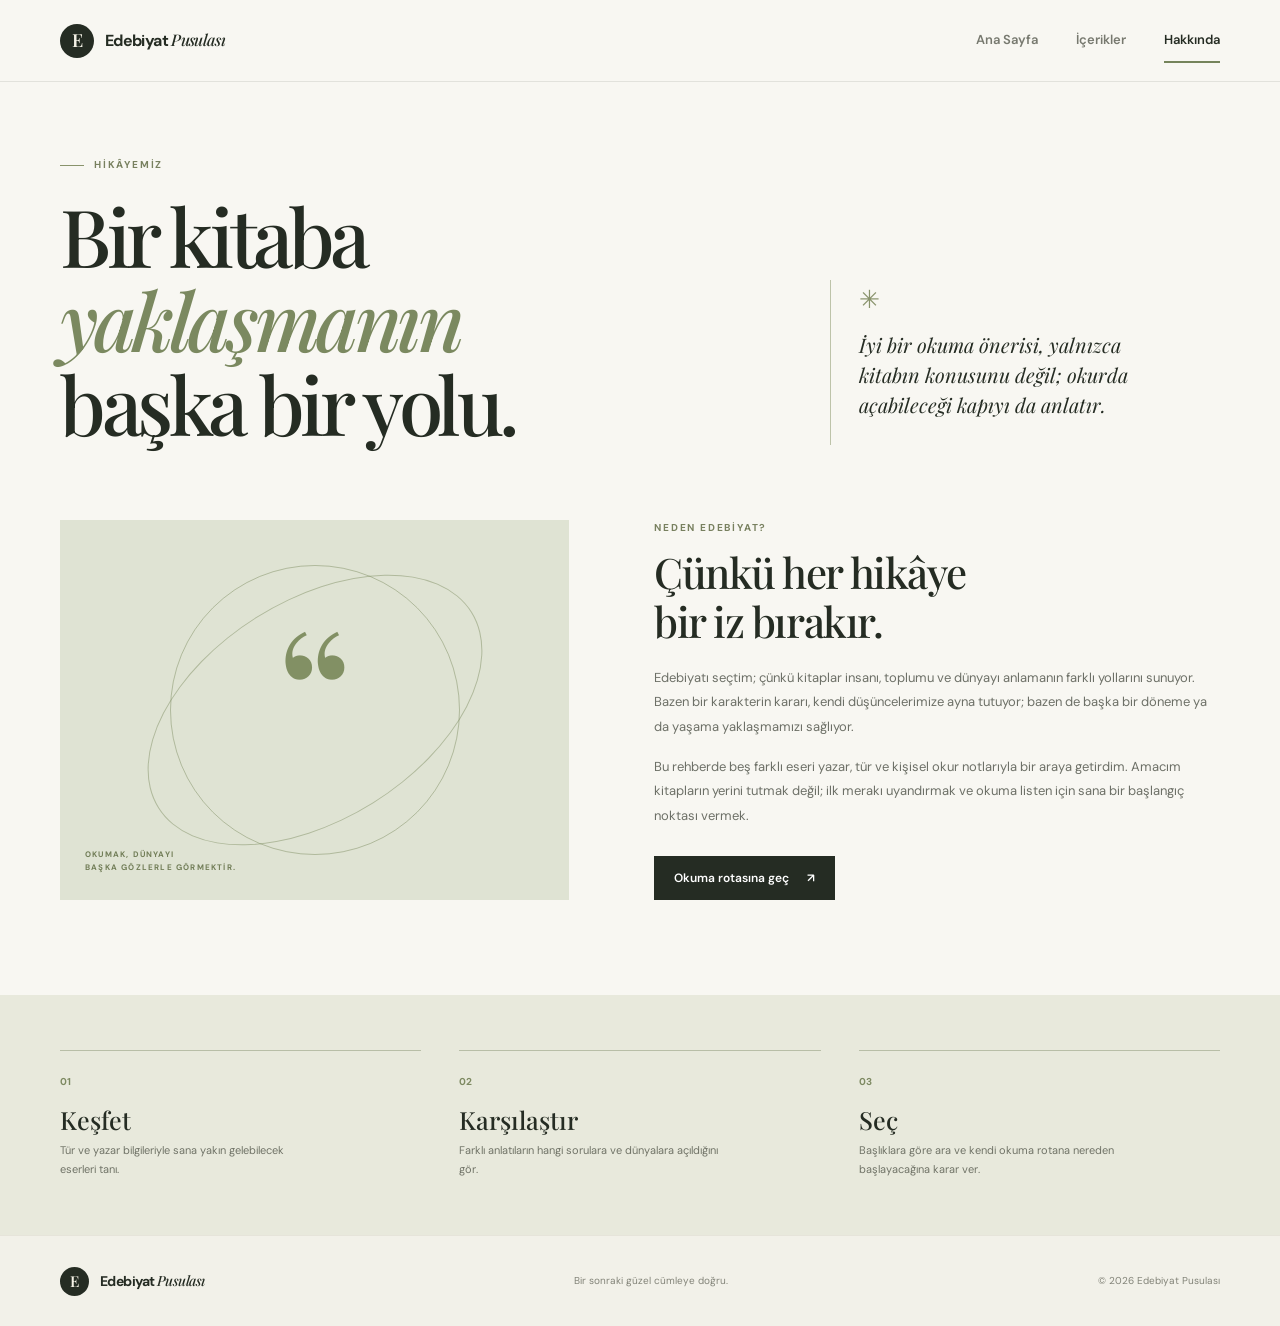
==== hakkinda.html @ 1e4f3792 "Build three-page Edebiyat Pusulası site with responsive shared design and title search" ====
<!doctype html>
<html lang="tr">
<head>
  <meta charset="utf-8">
  <meta name="viewport" content="width=device-width, initial-scale=1">
  <meta name="description" content="Edebiyat Pusulası'nın çıkış noktası ve okurlara sunduğu rehber hakkında.">
  <title>Hakkında — Edebiyat Pusulası</title>
  <link rel="preconnect" href="https://fonts.googleapis.com">
  <link rel="preconnect" href="https://fonts.gstatic.com" crossorigin>
  <link href="https://fonts.googleapis.com/css2?family=DM+Sans:wght@400;500;600;700&family=Playfair+Display:wght@500;600;700&display=swap" rel="stylesheet">
  <link rel="stylesheet" href="style.css">
</head>
<body>
  <a class="skip-link" href="#ana-icerik">Ana içeriğe geç</a>
  <header class="site-header"><div class="nav-wrap">
    <a class="brand" href="index.html" aria-label="Edebiyat Pusulası ana sayfa"><span class="brand-mark" aria-hidden="true">E</span><span>Edebiyat <em>Pusulası</em></span></a>
    <nav class="site-nav" aria-label="Ana gezinme"><a class="nav-link" href="index.html">Ana Sayfa</a><a class="nav-link" href="icerikler.html">İçerikler</a><a class="nav-link active" aria-current="page" href="hakkinda.html">Hakkında</a></nav>
  </div></header>
  <main id="ana-icerik">
    <section class="about-hero page-width"><div><p class="eyebrow"><span class="eyebrow-line"></span> HİKÂYEMİZ</p><h1>Bir kitaba<br><span>yaklaşmanın</span><br>başka bir yolu.</h1></div><div class="about-aside"><span class="aside-asterisk" aria-hidden="true">✳</span><p>İyi bir okuma önerisi, yalnızca kitabın konusunu değil; okurda açabileceği kapıyı da anlatır.</p></div></section>
    <section class="about-main page-width"><div class="about-image" role="img" aria-label="Kitap sayfalarını ve edebiyatın farklı dünyalarını simgeleyen soyut illüstrasyon"><div class="about-circle circle-one"></div><div class="about-circle circle-two"></div><div class="about-quote-mark">“</div><div class="about-image-caption">OKUMAK, DÜNYAYI<br>BAŞKA GÖZLERLE GÖRMEKTİR.</div></div><div class="about-copy"><p class="eyebrow">NEDEN EDEBİYAT?</p><h2>Çünkü her hikâye<br>bir iz bırakır.</h2><p>Edebiyatı seçtim; çünkü kitaplar insanı, toplumu ve dünyayı anlamanın farklı yollarını sunuyor. Bazen bir karakterin kararı, kendi düşüncelerimize ayna tutuyor; bazen de başka bir döneme ya da yaşama yaklaşmamızı sağlıyor.</p><p>Bu rehberde beş farklı eseri yazar, tür ve kişisel okur notlarıyla bir araya getirdim. Amacım kitapların yerini tutmak değil; ilk merakı uyandırmak ve okuma listen için sana bir başlangıç noktası vermek.</p><a class="button button-dark" href="icerikler.html">Okuma rotasına geç <span aria-hidden="true">↗</span></a></div></section>
    <section class="about-values"><div class="page-width values-grid"><div><span>01</span><h3>Keşfet</h3><p>Tür ve yazar bilgileriyle sana yakın gelebilecek eserleri tanı.</p></div><div><span>02</span><h3>Karşılaştır</h3><p>Farklı anlatıların hangi sorulara ve dünyalara açıldığını gör.</p></div><div><span>03</span><h3>Seç</h3><p>Başlıklara göre ara ve kendi okuma rotana nereden başlayacağına karar ver.</p></div></div></section>
  </main>
  <footer class="site-footer"><div class="page-width footer-inner"><a class="brand footer-brand" href="index.html"><span class="brand-mark" aria-hidden="true">E</span><span>Edebiyat <em>Pusulası</em></span></a><p>Bir sonraki güzel cümleye doğru.</p><span>© 2026 Edebiyat Pusulası</span></div></footer>
</body>
</html>
---- style.css ----
@import url('https://fonts.googleapis.com/css2?family=DM+Sans:wght@400;500;600;700&family=Playfair+Display:wght@500;600;700&display=swap');

:root{--ink:#252c23;--muted:#74786d;--paper:#f8f7f2;--white:#fffefa;--olive:#75845b;--line:#e6e4da;--serif:'Playfair Display',Georgia,serif;--sans:'DM Sans',Arial,sans-serif;--page:1160px}
*{box-sizing:border-box}
html{scroll-behavior:smooth}
body{margin:0;background:var(--paper);color:var(--ink);font-family:var(--sans);font-size:16px;line-height:1.6}
a{color:inherit}
.page-width,.nav-wrap{width:min(var(--page),calc(100% - 64px));margin-inline:auto}
.skip-link{position:absolute;top:-60px;left:16px;z-index:10;padding:10px 16px;background:var(--ink);color:white;border-radius:4px}.skip-link:focus{top:12px}
.site-header{height:82px;border-bottom:1px solid rgba(37,44,35,.1);background:var(--paper);display:flex;align-items:center}.nav-wrap{display:flex;align-items:center;justify-content:space-between;gap:24px}
.brand{display:inline-flex;align-items:center;gap:11px;text-decoration:none;font-weight:700;letter-spacing:-.04em;font-size:16px}.brand em{font-family:var(--serif);font-weight:500}.brand-mark{display:grid;place-items:center;width:34px;height:34px;border-radius:50%;background:var(--ink);color:#f5f2e7;font-family:var(--serif);font-size:18px;font-weight:600}
.site-nav{display:flex;align-items:center;gap:38px}.nav-link{text-decoration:none;color:#77796f;font-size:13px;font-weight:600;transition:color .2s}.nav-link:hover,.nav-link:focus-visible,.nav-link.active{color:var(--ink)}.nav-link.active{position:relative}.nav-link.active:after{content:'';position:absolute;bottom:-12px;left:0;right:0;height:2px;background:var(--olive)}
.hero{min-height:580px;display:grid;grid-template-columns:1fr .95fr;align-items:center;gap:70px;padding-block:68px 76px}.eyebrow{display:flex;align-items:center;gap:10px;margin:0 0 20px;color:#78805f;font-size:10px;letter-spacing:.18em;font-weight:700}.eyebrow-line{width:24px;height:1px;background:#89936c}.hero h1,.content-hero h1,.about-hero h1{font-family:var(--serif);font-weight:500;letter-spacing:-.055em;line-height:1.05}.hero h1{font-size:clamp(54px,7vw,88px);margin:0 0 25px}.hero h1 span,.about-hero h1 span{color:#7b8960;font-style:italic}.hero-intro{max-width:455px;color:#6b6f64;font-size:16px;line-height:1.85;margin:0}.hero-actions{display:flex;align-items:center;gap:28px;margin-top:32px}.button{border:0;display:inline-flex;align-items:center;justify-content:center;gap:18px;text-decoration:none;padding:14px 20px;font:600 12px var(--sans);cursor:pointer;transition:transform .2s,background .2s}.button:hover{transform:translateY(-2px)}.button-dark{background:var(--ink);color:white}.button-dark:hover{background:#46523d}.button:focus-visible,.clear-button:focus-visible,.text-link:focus-visible,.round-arrow:focus-visible,.nav-link:focus-visible,input:focus-visible{outline:3px solid #b1bd84;outline-offset:3px}.text-link{font-size:12px;font-weight:600;text-decoration:none}.text-link span{margin-left:7px}.hero-note{display:flex;align-items:center;gap:9px;margin-top:45px;color:#85877d;font-size:11px}.note-dot{height:6px;width:6px;border-radius:50%;background:#a0aa7b}
.hero-art{min-height:390px;position:relative;display:grid;place-items:center;overflow:hidden;background:#eaeadd}.sun-disc{position:absolute;width:260px;height:260px;border-radius:50%;background:#d6d9bb;top:48px;left:calc(50% - 130px)}.orbit{position:absolute;border:1px solid rgba(107,121,79,.28);border-radius:50%;transform:rotate(-25deg)}.orbit-one{width:370px;height:190px}.orbit-two{width:420px;height:260px;transform:rotate(38deg)}.book-illustration{position:relative;z-index:1;width:245px;height:160px;transform:rotate(-9deg);filter:drop-shadow(0 18px 17px rgba(47,54,38,.14))}.book-page{position:absolute;top:5px;width:50%;height:100%;background:#fffdf4;border:1px solid #d5d4c7}.page-left{left:0;border-radius:7px 2px 3px 9px;transform:skewY(5deg)}.page-right{right:0;border-radius:2px 8px 9px 3px;transform:skewY(-5deg);background:#f4f1e6}.book-spine{position:absolute;left:50%;top:5px;height:100%;width:2px;background:#c7c4b5}.book-lines{position:absolute;z-index:2;top:48px;width:77px;height:48px;background:repeating-linear-gradient(to bottom,transparent 0 8px,#c9c7b9 8px 9px);opacity:.7}.lines-left{left:22px;transform:rotate(5deg)}.lines-right{right:20px;transform:rotate(-5deg)}.art-label{position:absolute;z-index:2;font-size:9px;letter-spacing:.15em;font-weight:700;color:#66704e}.label-top{top:27px;right:24px}.label-bottom{bottom:24px;left:25px}.floating-star{position:absolute;color:#808c61}.star-one{right:57px;top:95px;font-size:23px}.star-two{left:45px;bottom:80px;font-size:17px}
.intro-band{background:#e8e9dc}.intro-band-inner{min-height:140px;display:grid;grid-template-columns:170px 1fr 46px;align-items:center;gap:25px}.intro-band .eyebrow{margin:0}.intro-band-inner>p:nth-child(2){font-family:var(--serif);font-size:20px;max-width:660px;line-height:1.45;margin:0}.round-arrow{display:grid;place-items:center;width:42px;height:42px;border:1px solid #aeb39b;border-radius:50%;text-decoration:none;font-size:18px}
.featured{padding-block:85px 100px}.section-heading{display:flex;align-items:end;justify-content:space-between;margin-bottom:32px}.section-heading .eyebrow{margin-bottom:10px}.section-heading h2,.library-toolbar h2,.about-copy h2{font-family:var(--serif);font-weight:500;letter-spacing:-.035em;margin:0}.section-heading h2{font-size:38px}.mini-grid{display:grid;grid-template-columns:repeat(3,1fr);gap:17px}.mini-card{min-height:180px;padding:20px 22px;display:flex;flex-direction:column;justify-content:space-between;text-decoration:none;transition:transform .2s}.mini-card:hover{transform:translateY(-4px)}.mini-card>span{font-size:9px;letter-spacing:.13em;font-weight:700}.mini-card strong{font:500 26px var(--serif);line-height:1.15}.mini-card small{font-size:11px}.mini-olive{background:#e1e4d4}.mini-rose{background:#f0e2d9}.mini-blue{background:#dce7e6}
.site-footer{border-top:1px solid var(--line);background:#f2f1e9}.footer-inner{min-height:90px;display:flex;align-items:center;justify-content:space-between;gap:16px}.footer-brand{font-size:14px}.footer-brand .brand-mark{width:29px;height:29px;font-size:15px}.footer-inner p,.footer-inner>span{font-size:10px;color:#828378;margin:0}
.content-hero{padding-block:82px 50px}.content-hero h1{font-size:clamp(42px,6vw,68px);margin:0 0 15px}.content-hero h1 span{color:#839066}.content-hero>p:last-child{max-width:600px;color:#73766c;font-size:14px;margin:0;line-height:1.8}.library{padding-bottom:90px}.library-toolbar{display:flex;align-items:end;justify-content:space-between;gap:30px;border-bottom:1px solid var(--line);padding-bottom:24px}.library-toolbar .eyebrow{margin-bottom:6px}.library-toolbar h2{font-size:30px}.search-box{width:min(380px,100%)}.search-box label{display:block;font-size:11px;font-weight:700;margin-bottom:7px}.search-controls{display:flex;align-items:center;min-height:47px;border:1px solid #d8d8cd;background:var(--white)}.search-icon{padding-left:13px;font-size:22px;color:#81866e}.search-controls input{min-width:0;flex:1;height:45px;border:0;background:transparent;padding:0 10px;color:var(--ink);font:13px var(--sans);outline:none}.search-controls input:focus-visible{outline:0}.search-controls:focus-within{outline:3px solid #b1bd84;outline-offset:2px}.search-controls input::placeholder{color:#a1a198}.clear-button{height:31px;margin-right:7px;padding:0 10px;background:transparent;border:0;border-left:1px solid var(--line);font:600 10px var(--sans);color:#62685a;cursor:pointer}.clear-button:hover{color:#242b21}.result-line{margin:15px 0 20px;color:#85867d;font-size:11px}.book-grid{display:grid;grid-template-columns:repeat(2,minmax(0,1fr));gap:22px}.book-card{background:var(--white);border:1px solid #e8e6dc;min-width:0;transition:box-shadow .2s,transform .2s}.book-card:hover{transform:translateY(-3px);box-shadow:0 12px 30px rgba(39,44,31,.08)}.book-card[hidden]{display:none}.card-topline{display:flex;align-items:center;justify-content:space-between;padding:15px 18px 11px}.card-number{font:italic 20px var(--serif);color:#8e9677}.genre-pill{font-size:8px;letter-spacing:.12em;font-weight:700;color:#7a8069}.cover{height:180px;position:relative;overflow:hidden;display:flex;align-items:center;justify-content:center;flex-direction:column}.cover-olive{background:#7c8767;color:#f8f4e7}.cover-rose{background:#c28472;color:#fff4e7}.cover-blue{background:#738c8b;color:#f7f3e7}.cover-gold{background:#b18b50;color:#fff7e8}.cover-violet{background:#706b81;color:#f6f0e7}.cover-sun{position:absolute;width:126px;height:126px;border-radius:50%;border:1px solid rgba(255,255,255,.32);top:-48px;right:calc(50% - 63px)}.cover:after{content:'';position:absolute;width:240px;height:76px;border:1px solid rgba(255,255,255,.27);border-radius:50%;transform:rotate(-19deg);bottom:14px}.cover-word{position:relative;z-index:1;font:600 31px var(--serif);letter-spacing:-.03em}.cover-long{font-size:25px}.cover-year{font-size:54px}.cover-author{position:relative;z-index:1;margin-top:9px;font-size:8px;letter-spacing:.18em}.card-body{padding:21px 22px 18px}.card-author{margin:0 0 3px;color:#87906d;font-size:9px;letter-spacing:.15em;font-weight:700}.card-body h3{margin:0 0 10px;font:500 25px var(--serif);letter-spacing:-.025em}.card-description{margin:0;color:#6d7067;font-size:12px;line-height:1.8;min-height:66px}.reader-note{display:flex;gap:10px;margin-top:18px;padding:13px 14px;background:#f4f3ec}.note-quote{font:30px var(--serif);line-height:1;color:#8b9670}.reader-note p{margin:0;color:#72746b;font-size:10px;line-height:1.7}.reader-note strong{display:block;color:#444b3e;font-size:9px;letter-spacing:.08em;text-transform:uppercase;margin-bottom:3px}.card-meta{display:flex;justify-content:space-between;padding-top:13px;margin-top:13px;border-top:1px solid #eeece4;color:#86877d;font-size:9px}.card-meta span:first-child{font-weight:700}.empty-state{text-align:center;padding:65px 20px 75px}.empty-state[hidden]{display:none}.empty-icon{display:inline-grid;place-items:center;width:54px;height:54px;border-radius:50%;background:#e9ebdf;color:#798660;font-size:28px}.empty-state h3{font:500 27px var(--serif);margin:16px 0 7px}.empty-state p{color:#77796f;font-size:12px;margin:0 0 20px}.quote-band{background:#e8e9dc}.quote-inner{min-height:160px;display:flex;align-items:center;justify-content:center;gap:17px;flex-wrap:wrap;text-align:center;padding-block:28px}.quote-inner>span{color:#7d8961;font-size:23px}.quote-inner p{font:italic 22px var(--serif);margin:0}.quote-inner small{font-size:10px;color:#77796f}
.about-hero{min-height:390px;padding-block:75px;display:grid;grid-template-columns:1fr .55fr;align-items:center;gap:60px}.about-hero h1{font-size:clamp(48px,7vw,80px);margin:0}.about-aside{align-self:end;padding:0 0 25px 28px;border-left:1px solid #bdc3a9}.aside-asterisk{font-size:25px;color:#89936c}.about-aside p{max-width:290px;font:italic 20px/1.5 var(--serif);margin:10px 0 0}.about-main{display:grid;grid-template-columns:.9fr 1fr;gap:85px;align-items:center;padding-block:0 95px}.about-image{height:380px;position:relative;overflow:hidden;background:#dfe3d3;display:grid;place-items:center}.about-circle{position:absolute;border:1px solid rgba(110,126,79,.42);border-radius:50%}.circle-one{width:290px;height:290px}.circle-two{width:370px;height:220px;transform:rotate(-32deg)}.about-quote-mark{position:relative;font:190px/.8 var(--serif);color:#829064;transform:translateY(-20px)}.about-image-caption{position:absolute;bottom:25px;left:25px;font-size:8px;line-height:1.7;letter-spacing:.15em;font-weight:700;color:#717d57}.about-copy .eyebrow{margin-bottom:12px}.about-copy h2{font-size:42px;line-height:1.16;margin-bottom:20px}.about-copy>p:not(.eyebrow){color:#6d7067;font-size:13px;line-height:1.9;margin:0 0 15px}.about-copy .button{margin-top:12px}.about-values{background:#e8e9dc;padding-block:55px}.values-grid{display:grid;grid-template-columns:repeat(3,1fr);gap:38px}.values-grid>div{border-top:1px solid #b8bea7;padding-top:16px}.values-grid span{font-size:10px;color:#7d8961;font-weight:700}.values-grid h3{font:500 25px var(--serif);margin:10px 0 5px}.values-grid p{font-size:11px;color:#707367;line-height:1.8;margin:0;max-width:260px}.visually-hidden{position:absolute!important;width:1px;height:1px;padding:0;margin:-1px;overflow:hidden;clip:rect(0,0,0,0);white-space:nowrap;border:0}
@media(max-width:800px){.hero{gap:35px;grid-template-columns:1fr .85fr}.hero-art{min-height:330px}.book-illustration{transform:scale(.85) rotate(-9deg)}.about-main{gap:40px}.about-image{height:330px}.card-description{min-height:unset}.book-grid{gap:15px}}
@media(max-width:600px){.page-width,.nav-wrap{width:min(var(--page),calc(100% - 38px))}.site-header{height:auto;min-height:74px}.nav-wrap{flex-wrap:wrap;padding-block:14px;gap:13px}.brand{font-size:14px}.brand-mark{width:30px;height:30px}.site-nav{width:100%;justify-content:space-between;gap:10px;padding-top:7px}.nav-link{font-size:12px}.nav-link.active:after{bottom:-8px}.hero{grid-template-columns:1fr;gap:38px;padding-block:56px 50px}.hero h1{font-size:62px}.hero-intro{font-size:14px}.hero-note{margin-top:28px}.hero-art{min-height:295px}.sun-disc{width:210px;height:210px;top:40px;left:calc(50% - 105px)}.orbit-one{width:310px;height:155px}.orbit-two{width:340px;height:205px}.book-illustration{transform:scale(.78) rotate(-9deg)}.intro-band-inner{grid-template-columns:1fr 42px;gap:10px;min-height:150px;padding-block:20px}.intro-band .eyebrow{grid-column:1}.intro-band-inner>p:nth-child(2){grid-column:1;font-size:17px}.round-arrow{grid-column:2;grid-row:1/3}.featured{padding-block:58px}.section-heading{align-items:start;gap:14px;flex-direction:column}.section-heading h2{font-size:31px}.mini-grid{grid-template-columns:1fr;gap:10px}.mini-card{min-height:130px}.footer-inner{padding-block:20px;min-height:unset;flex-wrap:wrap}.footer-inner p{order:3;width:100%}.footer-inner>span{font-size:9px}.content-hero{padding-block:54px 35px}.content-hero h1{font-size:45px}.content-hero>p:last-child{font-size:12px}.library{padding-bottom:58px}.library-toolbar{align-items:stretch;flex-direction:column;gap:20px}.library-toolbar h2{font-size:27px}.search-box{width:100%}.book-grid{grid-template-columns:1fr;gap:15px}.card-description{font-size:12px}.cover{height:160px}.quote-inner{min-height:140px;gap:10px}.quote-inner p{font-size:18px}.about-hero{grid-template-columns:1fr;gap:24px;padding-block:55px 45px;min-height:unset}.about-hero h1{font-size:56px}.about-aside{padding:0 0 0 18px;align-self:auto}.about-aside p{font-size:17px}.about-main{grid-template-columns:1fr;gap:36px;padding-bottom:58px}.about-image{height:280px}.about-copy h2{font-size:35px}.values-grid{grid-template-columns:1fr;gap:24px}.about-values{padding-block:38px}}
@media(prefers-reduced-motion:reduce){html{scroll-behavior:auto}*,*::before,*::after{transition:none!important}}
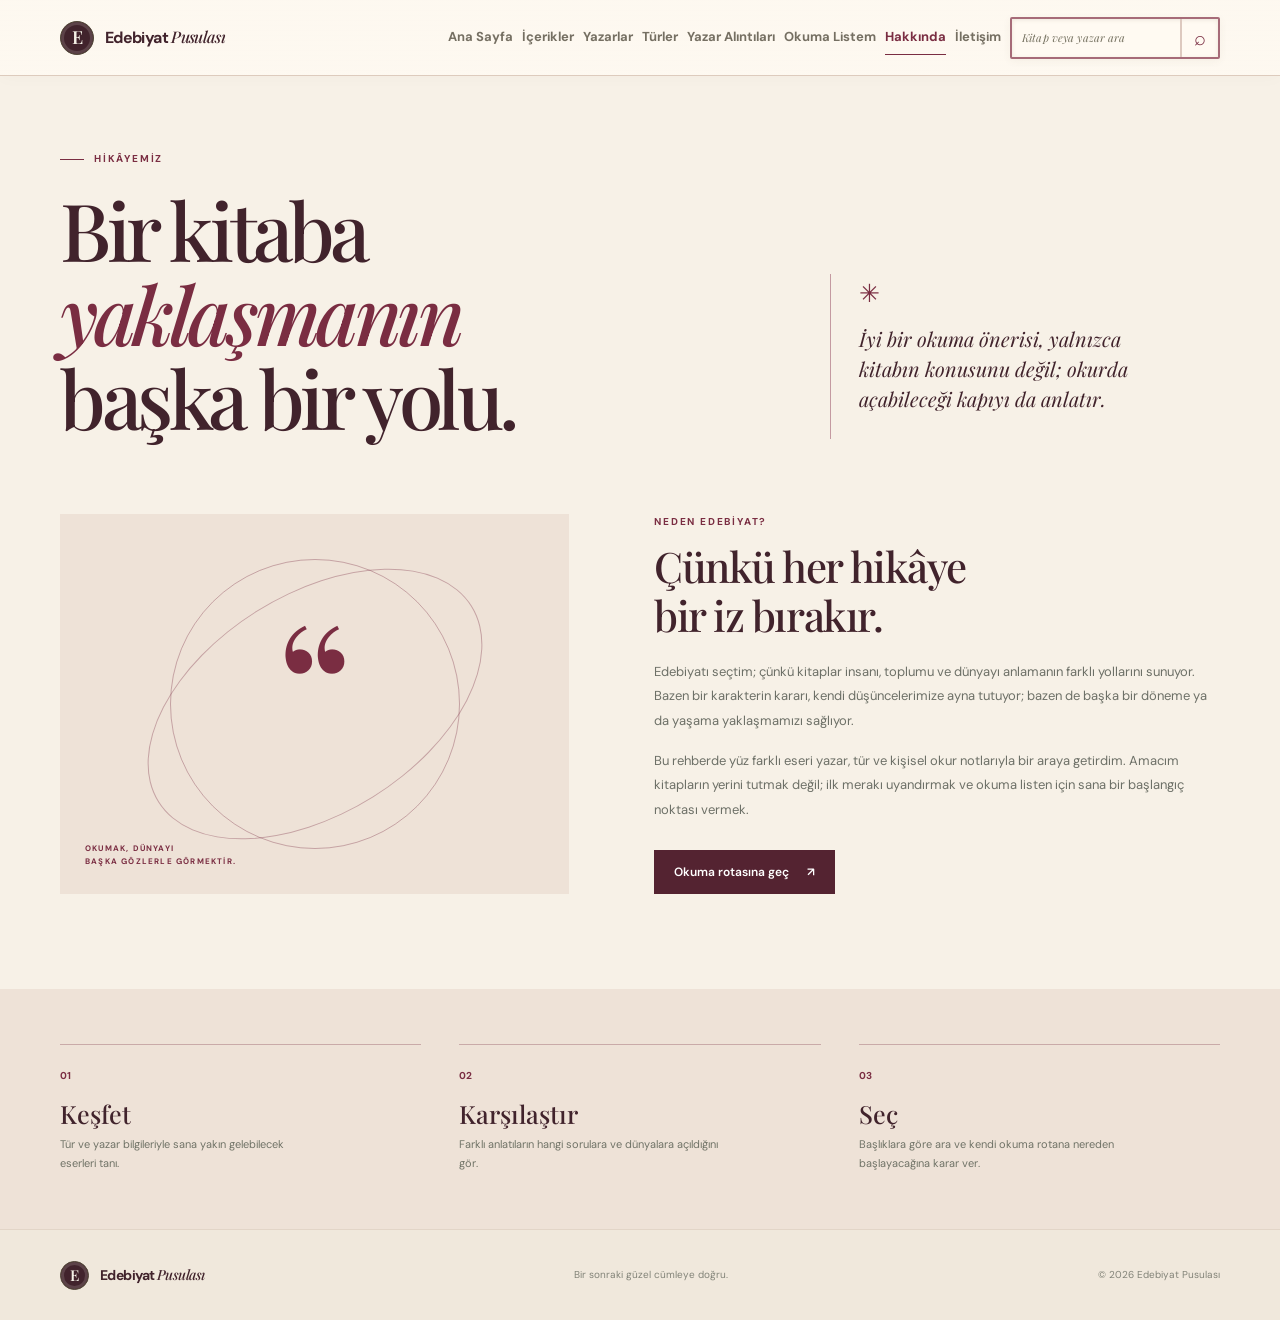
==== commit c8b77db3: "Update Edebiyat Pusulasi pages and interactions Co-authored-by: Copilot <223556219+Copilot@users.nor" ====
--- a/hakkinda.html
+++ b/hakkinda.html
@@ -14,13 +14,25 @@
   <a class="skip-link" href="#ana-icerik">Ana içeriğe geç</a>
   <header class="site-header"><div class="nav-wrap">
     <a class="brand" href="index.html" aria-label="Edebiyat Pusulası ana sayfa"><span class="brand-mark" aria-hidden="true">E</span><span>Edebiyat <em>Pusulası</em></span></a>
-    <nav class="site-nav" aria-label="Ana gezinme"><a class="nav-link" href="index.html">Ana Sayfa</a><a class="nav-link" href="icerikler.html">İçerikler</a><a class="nav-link active" aria-current="page" href="hakkinda.html">Hakkında</a></nav>
+    <button class="menu-toggle" type="button" aria-expanded="false" aria-label="Menüyü aç" aria-controls="site-nav">☰</button>
+    <nav class="site-nav" id="site-nav" aria-label="Ana gezinme">
+      <a class="nav-link" href="index.html">Ana Sayfa</a><a class="nav-link" href="icerikler.html">İçerikler</a>
+      <a class="nav-link" href="yazarlar.html">Yazarlar</a><a class="nav-link" href="turler.html">Türler</a><a class="nav-link" href="unlu-cumleler.html">Yazar Alıntıları</a>
+      <a class="nav-link" href="okuma-listem.html">Okuma Listem</a><a class="nav-link active" aria-current="page" href="hakkinda.html">Hakkında</a><a class="nav-link" href="iletisim.html">İletişim</a>
+      <form class="nav-search" action="icerikler.html" role="search">
+        <label class="visually-hidden" for="site-search">Kitap veya yazar ara</label>
+        <input id="site-search" name="q" type="search" placeholder="Kitap veya yazar ara" autocomplete="off">
+        <button class="nav-search-clear" type="button" aria-label="Temizle" hidden>×</button>
+        <button type="submit" aria-label="Ara">⌕</button>
+      </form>
+    </nav>
   </div></header>
   <main id="ana-icerik">
     <section class="about-hero page-width"><div><p class="eyebrow"><span class="eyebrow-line"></span> HİKÂYEMİZ</p><h1>Bir kitaba<br><span>yaklaşmanın</span><br>başka bir yolu.</h1></div><div class="about-aside"><span class="aside-asterisk" aria-hidden="true">✳</span><p>İyi bir okuma önerisi, yalnızca kitabın konusunu değil; okurda açabileceği kapıyı da anlatır.</p></div></section>
-    <section class="about-main page-width"><div class="about-image" role="img" aria-label="Kitap sayfalarını ve edebiyatın farklı dünyalarını simgeleyen soyut illüstrasyon"><div class="about-circle circle-one"></div><div class="about-circle circle-two"></div><div class="about-quote-mark">“</div><div class="about-image-caption">OKUMAK, DÜNYAYI<br>BAŞKA GÖZLERLE GÖRMEKTİR.</div></div><div class="about-copy"><p class="eyebrow">NEDEN EDEBİYAT?</p><h2>Çünkü her hikâye<br>bir iz bırakır.</h2><p>Edebiyatı seçtim; çünkü kitaplar insanı, toplumu ve dünyayı anlamanın farklı yollarını sunuyor. Bazen bir karakterin kararı, kendi düşüncelerimize ayna tutuyor; bazen de başka bir döneme ya da yaşama yaklaşmamızı sağlıyor.</p><p>Bu rehberde beş farklı eseri yazar, tür ve kişisel okur notlarıyla bir araya getirdim. Amacım kitapların yerini tutmak değil; ilk merakı uyandırmak ve okuma listen için sana bir başlangıç noktası vermek.</p><a class="button button-dark" href="icerikler.html">Okuma rotasına geç <span aria-hidden="true">↗</span></a></div></section>
+    <section class="about-main page-width"><div class="about-image" role="img" aria-label="Kitap sayfalarını ve edebiyatın farklı dünyalarını simgeleyen soyut illüstrasyon"><div class="about-circle circle-one"></div><div class="about-circle circle-two"></div><div class="about-quote-mark">“</div><div class="about-image-caption">OKUMAK, DÜNYAYI<br>BAŞKA GÖZLERLE GÖRMEKTİR.</div></div><div class="about-copy"><p class="eyebrow">NEDEN EDEBİYAT?</p><h2>Çünkü her hikâye<br>bir iz bırakır.</h2><p>Edebiyatı seçtim; çünkü kitaplar insanı, toplumu ve dünyayı anlamanın farklı yollarını sunuyor. Bazen bir karakterin kararı, kendi düşüncelerimize ayna tutuyor; bazen de başka bir döneme ya da yaşama yaklaşmamızı sağlıyor.</p><p>Bu rehberde yüz farklı eseri yazar, tür ve kişisel okur notlarıyla bir araya getirdim. Amacım kitapların yerini tutmak değil; ilk merakı uyandırmak ve okuma listen için sana bir başlangıç noktası vermek.</p><a class="button button-dark" href="icerikler.html">Okuma rotasına geç <span aria-hidden="true">↗</span></a></div></section>
     <section class="about-values"><div class="page-width values-grid"><div><span>01</span><h3>Keşfet</h3><p>Tür ve yazar bilgileriyle sana yakın gelebilecek eserleri tanı.</p></div><div><span>02</span><h3>Karşılaştır</h3><p>Farklı anlatıların hangi sorulara ve dünyalara açıldığını gör.</p></div><div><span>03</span><h3>Seç</h3><p>Başlıklara göre ara ve kendi okuma rotana nereden başlayacağına karar ver.</p></div></div></section>
   </main>
   <footer class="site-footer"><div class="page-width footer-inner"><a class="brand footer-brand" href="index.html"><span class="brand-mark" aria-hidden="true">E</span><span>Edebiyat <em>Pusulası</em></span></a><p>Bir sonraki güzel cümleye doğru.</p><span>© 2026 Edebiyat Pusulası</span></div></footer>
+  <script src="script.js"></script>
 </body>
 </html>
--- a/style.css
+++ b/style.css
@@ -20,3 +20,671 @@
 @media(max-width:800px){.hero{gap:35px;grid-template-columns:1fr .85fr}.hero-art{min-height:330px}.book-illustration{transform:scale(.85) rotate(-9deg)}.about-main{gap:40px}.about-image{height:330px}.card-description{min-height:unset}.book-grid{gap:15px}}
 @media(max-width:600px){.page-width,.nav-wrap{width:min(var(--page),calc(100% - 38px))}.site-header{height:auto;min-height:74px}.nav-wrap{flex-wrap:wrap;padding-block:14px;gap:13px}.brand{font-size:14px}.brand-mark{width:30px;height:30px}.site-nav{width:100%;justify-content:space-between;gap:10px;padding-top:7px}.nav-link{font-size:12px}.nav-link.active:after{bottom:-8px}.hero{grid-template-columns:1fr;gap:38px;padding-block:56px 50px}.hero h1{font-size:62px}.hero-intro{font-size:14px}.hero-note{margin-top:28px}.hero-art{min-height:295px}.sun-disc{width:210px;height:210px;top:40px;left:calc(50% - 105px)}.orbit-one{width:310px;height:155px}.orbit-two{width:340px;height:205px}.book-illustration{transform:scale(.78) rotate(-9deg)}.intro-band-inner{grid-template-columns:1fr 42px;gap:10px;min-height:150px;padding-block:20px}.intro-band .eyebrow{grid-column:1}.intro-band-inner>p:nth-child(2){grid-column:1;font-size:17px}.round-arrow{grid-column:2;grid-row:1/3}.featured{padding-block:58px}.section-heading{align-items:start;gap:14px;flex-direction:column}.section-heading h2{font-size:31px}.mini-grid{grid-template-columns:1fr;gap:10px}.mini-card{min-height:130px}.footer-inner{padding-block:20px;min-height:unset;flex-wrap:wrap}.footer-inner p{order:3;width:100%}.footer-inner>span{font-size:9px}.content-hero{padding-block:54px 35px}.content-hero h1{font-size:45px}.content-hero>p:last-child{font-size:12px}.library{padding-bottom:58px}.library-toolbar{align-items:stretch;flex-direction:column;gap:20px}.library-toolbar h2{font-size:27px}.search-box{width:100%}.book-grid{grid-template-columns:1fr;gap:15px}.card-description{font-size:12px}.cover{height:160px}.quote-inner{min-height:140px;gap:10px}.quote-inner p{font-size:18px}.about-hero{grid-template-columns:1fr;gap:24px;padding-block:55px 45px;min-height:unset}.about-hero h1{font-size:56px}.about-aside{padding:0 0 0 18px;align-self:auto}.about-aside p{font-size:17px}.about-main{grid-template-columns:1fr;gap:36px;padding-bottom:58px}.about-image{height:280px}.about-copy h2{font-size:35px}.values-grid{grid-template-columns:1fr;gap:24px}.about-values{padding-block:38px}}
 @media(prefers-reduced-motion:reduce){html{scroll-behavior:auto}*,*::before,*::after{transition:none!important}}
+
+.featured .mini-grid{grid-template-columns:repeat(5,minmax(0,1fr));gap:18px}
+.mini-book-card{position:relative;display:flex;min-height:310px;flex-direction:column;gap:12px;text-decoration:none;background:#fffefa;border:1px solid #e8e6dc;padding:12px;transition:transform .2s,box-shadow .2s}
+.mini-book-card:hover,.mini-book-card:focus-visible{transform:translateY(-5px);box-shadow:0 14px 28px rgba(39,44,31,.11)}
+.mini-book-card .book-number{position:absolute;z-index:2;top:18px;left:18px;display:grid;place-items:center;width:34px;height:34px;border-radius:50%;background:rgba(37,44,35,.88);color:#fff;font-size:10px;font-weight:700}
+.cover-image-wrap{height:220px;background:#ecebe3;display:flex;align-items:center;justify-content:center;overflow:hidden}
+.cover-image-wrap img{width:100%;height:100%;object-fit:contain;display:block;background:#ecebe3}
+.catalog-cover-image{width:100%;height:100%;object-fit:contain;background:#f4f3ec;display:block}
+.mini-book-card strong{font:600 14px/1.25 var(--serif)}
+.mini-book-card small{color:#77796f;font-size:10px;margin-top:-8px}
+@media(max-width:900px){.featured .mini-grid{grid-template-columns:repeat(3,minmax(0,1fr))}}
+@media(max-width:600px){.featured .mini-grid{grid-template-columns:repeat(2,minmax(0,1fr));gap:10px}.mini-book-card{min-height:270px;padding:8px}.cover-image-wrap{height:190px}.mini-book-card strong{font-size:13px}.mini-book-card small{font-size:9px}}
+
+.site-header{height:auto;min-height:82px;padding-block:12px}
+.nav-wrap{align-items:center}
+.site-nav{flex-wrap:wrap;justify-content:flex-end;gap:12px 18px}
+.nav-link{white-space:nowrap;font-size:12px}
+.nav-search{display:flex;align-items:center;width:205px;min-height:36px;border:1px solid #d8d8cd;background:var(--white)}
+.nav-search:focus-within{outline:3px solid #b1bd84;outline-offset:2px}
+.nav-search input{width:100%;min-width:0;height:34px;padding:0 10px;border:0;background:transparent;color:var(--ink);font:11px var(--sans);outline:0}
+.nav-search input::placeholder{color:#898b81}
+.nav-search button{height:34px;padding:0 10px;border:0;border-left:1px solid var(--line);background:transparent;color:#62685a;font:20px var(--sans);cursor:pointer}
+.directory-section{padding-bottom:90px}
+.directory-grid,.genre-grid,.quote-grid{display:grid;grid-template-columns:repeat(3,minmax(0,1fr));gap:18px}
+.directory-card,.quote-card{background:var(--white);border:1px solid #e8e6dc;padding:23px}
+.directory-card .eyebrow{margin-bottom:10px}
+.directory-card h2{margin:0 0 12px;font:500 25px/1.2 var(--serif)}
+.directory-card ul{list-style:none;padding:0;margin:0 0 18px}
+.directory-card li{padding:7px 0;border-bottom:1px solid #eeece4;font-size:12px}
+.directory-card li a{text-decoration:none}
+.directory-card li a:hover,.directory-card li a:focus-visible{color:#75845b;text-decoration:underline}
+.directory-card .text-link{display:inline-block}
+.genre-card>p:not(.eyebrow){min-height:58px;color:#6d7067;font-size:12px;line-height:1.75}
+.quote-card{position:relative;display:flex;flex-direction:column;align-items:flex-start;min-height:255px}
+.quote-card .note-quote{font:42px/1 var(--serif);color:#8b9670}
+.quote-card blockquote{margin:8px 0 18px;font:italic 22px/1.45 var(--serif)}
+.quote-card>p{margin:auto 0 2px;font-size:12px;font-weight:700}
+.quote-card>small{margin-bottom:16px;color:#77796f;font-size:10px}
+.contact-panel{margin-bottom:90px;padding:42px;background:#e8e9dc}
+.contact-panel .eyebrow{margin-bottom:10px}
+.contact-panel h2{margin:0 0 10px;font:500 36px/1.2 var(--serif)}
+.contact-panel>p:not(.eyebrow){color:#6d7067;font-size:13px}
+.contact-panel .button{margin-top:12px}
+.list-status{min-height:22px;margin:0 0 18px;color:#77796f;font-size:12px}
+.saved-list{display:grid;gap:12px}
+.saved-book{display:flex;align-items:center;gap:20px;padding:14px;background:var(--white);border:1px solid #e8e6dc}
+.saved-book img{width:64px;height:90px;object-fit:contain;background:#f4f3ec}
+.saved-book h2{margin:0 0 3px;font:500 20px var(--serif)}
+.saved-book p{margin:0 0 9px;color:#77796f;font-size:11px}
+.remove-book-button,.save-book-button{padding:9px 12px;border:1px solid #d8d8cd;background:transparent;color:var(--ink);font:600 10px var(--sans);cursor:pointer}
+.remove-book-button{margin-left:auto}
+.save-book-button{margin-top:14px}
+.save-book-button:hover,.remove-book-button:hover{background:#e8e9dc}
+.save-book-button:disabled{color:#77796f;cursor:default}
+.catalog-empty{padding:35px 0;color:#77796f;font-size:13px}
+.nav-search input:focus-visible,.nav-search button:focus-visible,.save-book-button:focus-visible,.remove-book-button:focus-visible{outline:3px solid #b1bd84;outline-offset:2px}
+
+.contact-layout{
+  display:grid;
+  grid-template-columns:minmax(0,.8fr) minmax(0,1.2fr);
+  gap:clamp(28px,6vw,82px);
+  align-items:start;
+  margin-bottom:90px;
+  padding:clamp(24px,5vw,56px);
+  background:#e9e3d1;
+  border:1px solid #d5c9ad;
+}
+.contact-copy .eyebrow{margin-bottom:13px}
+.contact-copy h2{max-width:400px;margin:0 0 16px;font:500 clamp(30px,4vw,42px)/1.16 var(--serif);letter-spacing:-.03em}
+.contact-copy>p:not(.eyebrow){max-width:390px;color:#686252;font-size:13px;line-height:1.85}
+.contact-copy .contact-note{margin-top:30px;padding:14px 16px;border-left:2px solid #88815c;background:rgba(255,250,240,.48);font-size:11px}
+.contact-form{display:grid;gap:18px;padding:clamp(20px,3vw,34px);background:#fffaf0;border:1px solid #d8cdb5;box-shadow:0 10px 28px rgba(67,54,34,.07)}
+.contact-form-row{display:grid;grid-template-columns:repeat(2,minmax(0,1fr));gap:16px}
+.contact-field{display:grid;gap:7px;min-width:0}
+.contact-field label{color:#514a3c;font-size:11px;font-weight:700}
+.contact-field label span{color:#928a78;font-size:10px;font-weight:400}
+.contact-field input,.contact-field select,.contact-field textarea{width:100%;min-width:0;border:1px solid #d6cbb2;border-radius:1px;background:#fcf8ee;color:#332d24;padding:12px 13px;font:13px/1.5 var(--sans)}
+.contact-field input,.contact-field select{min-height:44px}
+.contact-field textarea{min-height:145px;resize:vertical}
+.contact-field input::placeholder,.contact-field textarea::placeholder{color:#9a927f;font:italic 12px var(--serif)}
+.contact-field input:focus-visible,.contact-field select:focus-visible,.contact-field textarea:focus-visible{outline:3px solid rgba(119,118,80,.3);outline-offset:2px;border-color:#817956}
+.contact-submit{justify-self:start;margin-top:2px}
+.contact-status{min-height:1.4em;margin:0;color:#686252;font-size:11px}
+@media(max-width:1050px){
+  .nav-wrap{flex-wrap:wrap}
+  .site-nav{width:100%;justify-content:flex-start}
+  .nav-search{flex:0 1 205px}
+}
+@media(max-width:800px){
+  .directory-grid,.genre-grid,.quote-grid{grid-template-columns:repeat(2,minmax(0,1fr))}
+}
+@media(max-width:600px){
+  .site-nav{gap:12px 15px}
+  .nav-search{flex:1 0 100%;width:100%}
+  .directory-grid,.genre-grid,.quote-grid{grid-template-columns:1fr}
+  .directory-section{padding-bottom:58px}
+  .contact-panel{margin-bottom:58px;padding:26px 20px}
+  .contact-panel h2{font-size:29px}
+  .contact-layout{grid-template-columns:1fr;gap:24px;margin-bottom:58px;padding:22px 18px}
+  .contact-copy .contact-note{margin-top:18px}
+  .contact-form{gap:15px;padding:20px 16px}
+  .contact-form-row{grid-template-columns:1fr}
+  .contact-submit{width:100%}
+  .saved-book{align-items:flex-start;gap:12px;flex-wrap:wrap}
+  .saved-book>div{flex:1;min-width:150px}
+  .remove-book-button{margin-left:76px}
+  .quote-card{min-height:220px}
+}
+
+.nav-wrap{display:grid;grid-template-columns:190px minmax(0,1fr);gap:24px}
+.site-nav{display:flex;flex-wrap:nowrap;align-items:center;justify-content:flex-end;gap:10px 16px}
+.nav-search{position:relative;flex:0 0 205px}
+.search-suggestions{position:absolute;z-index:20;top:calc(100% + 7px);right:0;width:320px;max-height:340px;overflow:auto;margin:0;padding:6px;list-style:none;background:var(--white);border:1px solid #d8d8cd;box-shadow:0 14px 34px rgba(37,44,35,.12)}
+.search-suggestions[hidden]{display:none}
+.search-suggestion-button{width:100%;display:flex;align-items:center;justify-content:space-between;gap:10px;padding:10px 12px;border:0;background:transparent;color:var(--ink);text-align:left;font:12px var(--sans);cursor:pointer}
+.search-suggestion-button:hover,.search-suggestion-button:focus-visible{background:#eceee3;outline:none}
+.search-suggestion-button strong{font:500 13px var(--serif)}
+.search-suggestion-button span{color:#858779;font-size:9px;text-align:right}
+.nav-search input:focus{box-shadow:none}
+
+.menu-toggle{display:none}
+
+@media(min-width:1051px){
+  .site-header{padding-block:10px}
+  .nav-wrap{grid-template-columns:190px minmax(0,1fr);gap:20px}
+  .site-nav{display:grid;grid-template-columns:repeat(8,max-content) 205px;align-items:center;justify-content:end;gap:8px 10px}
+  .nav-link{justify-self:center;font-size:10px}
+  .nav-search{justify-self:end;width:205px}
+}
+
+@media(max-width:1050px){
+  .site-header{padding-block:10px}
+  .nav-wrap{display:grid;grid-template-columns:190px minmax(0,1fr)}
+  .site-nav{display:flex;width:auto;flex-wrap:wrap;justify-content:flex-end;gap:8px 14px}
+  .nav-link{font-size:11px}
+  .nav-search{flex:0 0 205px}
+}
+
+@media(max-width:760px){
+  .nav-wrap{display:flex!important;align-items:center;justify-content:space-between}
+  .menu-toggle{display:inline-grid!important;place-items:center;width:42px;height:42px;margin-left:auto;border:1px solid #d8d8cd;border-radius:50%;background:transparent;color:var(--ink);font-size:20px;cursor:pointer}
+  .menu-toggle[aria-expanded="true"]{background:var(--ink);color:white}
+  .site-nav{display:none!important;width:100%;padding-top:12px;border-top:1px solid var(--line);justify-content:flex-start}
+  .site-nav.is-open{display:grid!important;grid-template-columns:repeat(2,minmax(0,1fr));gap:4px 12px}
+  .nav-link{justify-self:stretch;padding:9px 8px;font-size:12px}
+  .nav-link.active:after{bottom:4px;left:8px;right:auto;width:24px}
+  .nav-search{grid-column:1/-1;flex:1 0 100%;width:100%;margin-top:8px}
+  .search-suggestions{left:0;right:auto;width:100%}
+}
+
+@media(max-width:1050px){
+  .nav-wrap{display:flex}
+  .site-nav{flex-wrap:wrap}
+  .nav-search{flex:1 0 205px}
+}
+@media(max-width:600px){
+  .nav-wrap{display:flex}
+  .search-suggestions{left:0;right:auto;width:100%}
+}
+
+/* Vintage sayfa paleti ve tek satırlı, kompakt menü */
+:root{
+  --ink:#41232c;
+  --muted:#786c64;
+  --paper:#f7f1e7;
+  --white:#fffaf2;
+  --olive:#7a2d42;
+  --line:#e2d5c7;
+  --burgundy:#7a2d42;
+  --burgundy-dark:#542331;
+  --cream:#f7f1e7;
+  --cream-deep:#eee2d4;
+}
+
+.site-header{
+  min-height:76px;
+  padding-block:8px;
+  background:
+    linear-gradient(rgba(255,250,240,.82),rgba(255,250,240,.82)),
+    repeating-linear-gradient(0deg,transparent 0 4px,rgba(111,92,57,.025) 4px 5px),
+    var(--paper);
+  border-bottom-color:var(--line);
+  box-shadow:0 2px 16px rgba(76,61,38,.025);
+}
+
+.brand-mark{
+  background:var(--ink);
+  border:1px solid #514737;
+  box-shadow:inset 0 0 0 3px rgba(255,250,240,.14);
+}
+
+.nav-link{
+  min-height:34px;
+  display:inline-flex;
+  align-items:center;
+  white-space:nowrap;
+  line-height:1;
+  color:#756f62;
+  border-bottom:1px solid transparent;
+}
+
+.nav-link:hover,
+.nav-link:focus-visible,
+.nav-link.active{
+  color:var(--ink);
+}
+
+.nav-link.active{
+  border-bottom-color:var(--olive);
+}
+
+.nav-link.active:after{
+  display:none;
+}
+
+.nav-search{
+  border:1px solid #bbb08f;
+  border-radius:2px;
+  background:#fbf6e8;
+  box-shadow:inset 0 1px 3px rgba(96,78,44,.08);
+}
+
+.nav-search:focus-within{
+  border-color:#777650;
+  outline:2px solid rgba(119,118,80,.18);
+  outline-offset:2px;
+  background:#fffaf0;
+}
+
+.nav-search input{
+  height:36px;
+  background:transparent;
+  color:#40382b;
+  letter-spacing:.01em;
+}
+
+.nav-search input[type="search"]::-webkit-search-cancel-button{
+  display:none;
+}
+
+.nav-search .nav-search-clear{
+  flex:0 0 30px;
+  width:30px;
+  min-width:30px;
+  height:38px;
+  padding:0;
+  border-left:1px solid #ddc9bf;
+  color:#8a5964;
+  font:500 19px/1 var(--sans);
+}
+
+.nav-search .nav-search-clear[hidden]{
+  display:none;
+}
+
+.nav-search .nav-search-clear:hover,
+.nav-search .nav-search-clear:focus-visible{
+  background:#f0e0dc;
+  color:var(--burgundy-dark);
+}
+
+.nav-search input::placeholder{
+  color:#918970;
+  font-family:var(--serif);
+  font-style:italic;
+  font-size:10px;
+}
+
+.nav-search button{
+  width:36px;
+  height:36px;
+  border-left-color:#d1c69f;
+  color:#67664a;
+  border-radius:0 1px 1px 0;
+}
+
+.nav-search button:hover{
+  background:#ebe3ca;
+  color:var(--ink);
+}
+
+.search-suggestions{
+  background:#fffaf0;
+  border-color:#c8bc9c;
+  border-radius:2px;
+  box-shadow:0 14px 34px rgba(67,54,34,.16);
+}
+
+.search-suggestion-button{
+  border-bottom:1px solid #eee6d2;
+}
+
+.search-suggestion-button:last-child{
+  border-bottom:0;
+}
+
+.search-suggestion-button:hover,
+.search-suggestion-button:focus-visible{
+  background:#eee8d4;
+}
+
+@media(min-width:1051px){
+  .nav-wrap{
+    grid-template-columns:190px minmax(0,1fr);
+  }
+
+  .site-nav{
+    display:flex;
+    flex-wrap:nowrap;
+    width:100%;
+    gap:7px 9px;
+  }
+
+  .nav-link{
+    font-size:9.5px;
+  }
+
+  .nav-search{
+    flex:0 0 190px;
+  }
+}
+
+@media(max-width:1050px){
+  .nav-wrap{
+    display:flex;
+  }
+
+  .menu-toggle{
+    display:inline-grid;
+  }
+
+  .site-nav{
+    display:none;
+    width:100%;
+    padding-top:10px;
+    border-top:1px solid var(--line);
+  }
+
+  .site-nav.is-open{
+    display:grid;
+    grid-template-columns:repeat(4,minmax(0,1fr));
+    gap:4px 12px;
+  }
+
+  .nav-link{
+    width:max-content;
+    max-width:100%;
+    justify-self:start;
+    padding:9px 8px;
+  }
+
+  .nav-search{
+    grid-column:1/-1;
+    width:min(320px,100%);
+    margin-top:7px;
+  }
+}
+
+@media(max-width:760px){
+  .site-nav.is-open{
+    grid-template-columns:repeat(2,minmax(0,1fr));
+  }
+}
+
+/* Menü yazıları ve arama alanı için okunabilirlik ayarı */
+.nav-link{
+  font-size:13px;
+  font-weight:700;
+  line-height:1.2;
+}
+
+.nav-search{
+  border-width:2px;
+  border-color:#817956;
+  opacity:1;
+  box-shadow:inset 0 1px 4px rgba(96,78,44,.12),0 2px 8px rgba(96,78,44,.06);
+}
+
+.nav-search input{
+  height:38px;
+  font-size:13px;
+  cursor:text;
+  opacity:1;
+}
+
+.nav-search input::placeholder{
+  color:#74705f;
+  opacity:1;
+  font-size:11px;
+}
+
+.nav-search button{
+  height:38px;
+  min-width:38px;
+  border-left-width:2px;
+  opacity:1;
+  cursor:pointer;
+}
+
+.nav-search button:hover,
+.nav-search button:focus-visible{
+  background:#e3dcc4;
+  color:#332d24;
+}
+
+@media(min-width:1051px){
+  .nav-link{
+    font-size:13px;
+  }
+
+  .nav-search{
+    flex-basis:210px;
+  }
+}
+
+@media(max-width:1050px){
+  .nav-link{
+    font-size:13px;
+  }
+}
+
+body{
+  background:var(--cream);
+}
+
+.site-header{
+  background:
+    linear-gradient(rgba(255,250,242,.84),rgba(255,250,242,.84)),
+    repeating-linear-gradient(0deg,transparent 0 4px,rgba(111,62,69,.025) 4px 5px),
+    var(--cream);
+  border-bottom-color:#ddcbbd;
+}
+
+.note-dot{
+  background:#a96b79;
+}
+
+.search-controls:focus-within{
+  outline-color:#b77b88;
+}
+
+.about-aside{
+  border-left-color:#c49aa1;
+}
+
+.values-grid>div{
+  border-top-color:#c9aaa8;
+}
+
+.mini-book-card .book-number{
+  background:rgba(84,35,49,.9);
+}
+
+.save-book-button:hover,
+.remove-book-button:hover{
+  background:#f0e2d9;
+}
+
+.nav-link:hover,
+.nav-link:focus-visible,
+.nav-link.active,
+.eyebrow,
+.eyebrow-line,
+.aside-asterisk,
+.hero h1 span,
+.about-hero h1 span,
+.content-hero h1 span,
+.search-icon,
+.card-author,
+.card-number,
+.genre-pill,
+.note-quote,
+.quote-inner>span,
+.values-grid span,
+.about-quote-mark,
+.about-image-caption{
+  color:var(--burgundy);
+}
+
+.nav-link.active{
+  border-bottom-color:var(--burgundy);
+}
+
+.eyebrow-line{
+  background:var(--burgundy);
+}
+
+.button-dark{
+  background:var(--burgundy-dark);
+}
+
+.button-dark:hover{
+  background:var(--burgundy);
+}
+
+.button:focus-visible,
+.clear-button:focus-visible,
+.text-link:focus-visible,
+.round-arrow:focus-visible,
+.nav-link:focus-visible,
+input:focus-visible,
+.contact-field input:focus-visible,
+.contact-field select:focus-visible,
+.contact-field textarea:focus-visible{
+  outline-color:#b77b88;
+}
+
+.hero-art,
+.about-image{
+  background:#eee2d7;
+}
+
+.sun-disc{
+  background:#e5c9c4;
+}
+
+.orbit{
+  border-color:rgba(122,45,66,.28);
+}
+
+.art-label,
+.floating-star{
+  color:var(--burgundy);
+}
+
+.intro-band,
+.quote-band,
+.about-values{
+  background:#eee2d7;
+}
+
+.round-arrow{
+  border-color:#c49aa1;
+}
+
+.mini-olive{
+  background:#e9d8d1;
+}
+
+.mini-rose{
+  background:#f0dfd9;
+}
+
+.mini-blue{
+  background:#e7dfd4;
+}
+
+.site-footer{
+  background:#f0e8dc;
+  border-top-color:var(--line);
+}
+
+.book-card,
+.mini-book-card,
+.directory-card,
+.quote-card,
+.saved-book{
+  background:var(--white);
+  border-color:#e5d9cd;
+}
+
+.cover-image-wrap,
+.catalog-cover-image{
+  background:#f3ebdf;
+}
+
+.reader-note{
+  background:#f4ece2;
+}
+
+.empty-icon{
+  background:#eee2d7;
+  color:var(--burgundy);
+}
+
+.about-circle{
+  border-color:rgba(122,45,66,.35);
+}
+
+.contact-layout{
+  background:#eee2d7;
+  border-color:#ddcbbd;
+}
+
+.contact-form{
+  background:var(--white);
+  border-color:#ddcbbd;
+}
+
+.contact-field input,
+.contact-field select,
+.contact-field textarea{
+  background:#fffaf2;
+  border-color:#d8c6b8;
+}
+
+.contact-field input:focus-visible,
+.contact-field select:focus-visible,
+.contact-field textarea:focus-visible{
+  border-color:var(--burgundy);
+}
+
+.contact-submit{
+  background:var(--burgundy-dark);
+}
+
+.contact-submit:hover{
+  background:var(--burgundy);
+}
+
+.nav-search{
+  border-color:#a66b78;
+  background:#fffaf2;
+}
+
+.nav-search:focus-within{
+  border-color:var(--burgundy);
+  outline-color:rgba(122,45,66,.2);
+}
+
+.nav-search button{
+  border-left-color:#ddc9bf;
+  color:var(--burgundy);
+}
+
+.nav-search button:hover,
+.nav-search button:focus-visible{
+  background:#f0e0dc;
+  color:var(--burgundy-dark);
+}
+
+.search-suggestions{
+  background:#fffaf2;
+  border-color:#d8c6b8;
+}
+
+.search-suggestion-button:hover,
+.search-suggestion-button:focus-visible{
+  background:#f0e4dc;
+}
+
+.directory-card li a:hover,
+.directory-card li a:focus-visible{
+  color:var(--burgundy);
+}
+
+.hero-photo-art{
+  display:block;
+  height:390px;
+  margin:0;
+  background:#eee2d7;
+  border:1px solid #d7c3b9;
+  box-shadow:0 18px 38px rgba(67,35,42,.12);
+}
+
+.hero-photo{
+  display:block;
+  width:100%;
+  height:100%;
+  object-fit:cover;
+  object-position:72% center;
+}
+
+@media(max-width:600px){
+  .hero-photo-art{
+    height:295px;
+  }
+}
